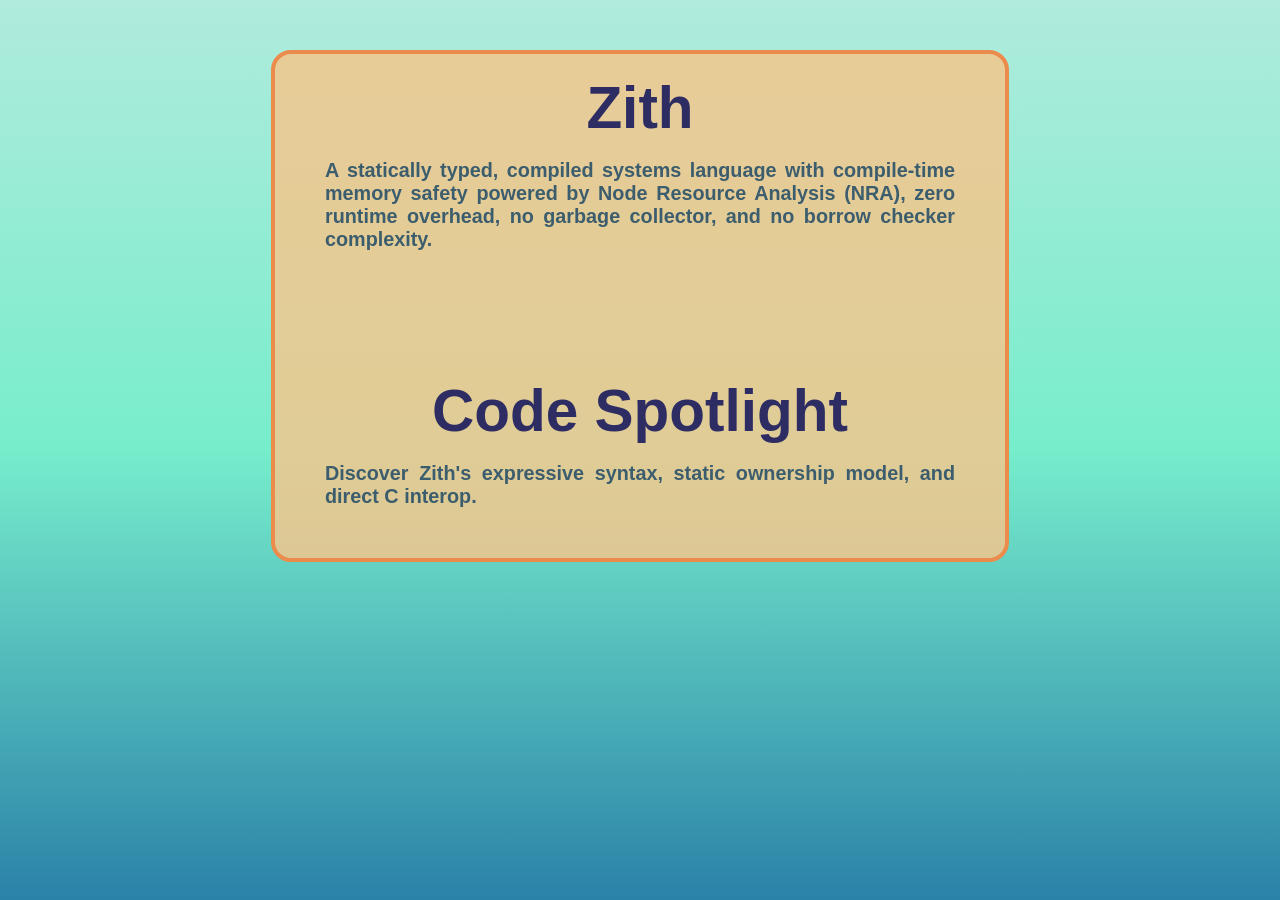
==== pages/index.html @ fa552532 "a" ====
<!DOCTYPE html>
<html lang="en">
<head>
    <meta charset="UTF-8">
    <title>Zith</title>
    <link rel="stylesheet" href="./css/base.css">
    <link rel="stylesheet" href="./css/bubbles.css">
</head>
<body>
    <!-- include:header -->
    <div class="body">
        <div class="bodyBox">
            <h1>Zith</h1>
            <br>
            <p>A statically typed, compiled systems language with compile-time memory safety powered by Node Resource Analysis (NRA), zero runtime overhead, no garbage collector, and no borrow checker complexity.</p>
            <br><br><br><br><br><br><br>
            <h1>Code Spotlight</h1>
            <br>
            <p>Discover Zith's expressive syntax, static ownership model, and direct C interop.</p>
        </div>
    </div>
    <!-- include:footer -->
    <section class="sticky">
        <div class="bubbles">
            <div class="bubble"></div>
            <div class="bubble"></div>
            <div class="bubble"></div>
            <div class="bubble"></div>
            <div class="bubble"></div>
            <div class="bubble"></div>
            <div class="bubble"></div>
            <div class="bubble"></div>
            <div class="bubble"></div>
            <div class="bubble"></div>
        </div>
    </section>
</body>
</html>
---- pages/css/base.css ----
:root {
    --bg-color: #538ca7;
    --bg-color-2: #f3c78dd7;
    --bg-color-icon: #e9c083;
    --outline-color: #eb8c4c;
    --bg-color-topbar: #495d88;
    --bg-color-topbar-hover: #304777;
    --bg-color-footer: #282f42;
    --bg-color-footer-hover: #222630;
    --fg-color: #2192bb;
    --fg-color-2: #3c5d6d;
    --fg-color-topbar: #b9b9df;
    --fg-color-footer: #a9b2d6;
    --fg-color-highlight: #f06203;
    --fg-color-title: #2e2d63;
    --fg-color-topbar-hover: #ffbb00;
    --fg-color-footer-hover: #ffbb00;
    --bg-color-icon-hover: #83e2e9;
    --outline-color-hover: #4c8ceb;
}

* {
    margin: 0;
    padding: 0;
}

body {
    background: linear-gradient(0deg,rgba(42, 130, 168, 1) 0%, rgba(119, 237, 204, 1) 50%, rgba(176, 235, 221, 1) 100%);
    color: var(--fg-color);
    min-height: 100vh;
    display: flex;
    flex-direction: column;
    font-family: 'Franklin Gothic Medium', sans-serif;
    text-align: justify;
    font-weight: 800;
}

.body {
    display: flex;
    flex-direction: column;
    padding: 50px 0;
    justify-content: center;
    align-items: center;
}

.header {
    background-color: var(--bg-color-topbar);
    color: var(--fg-color-topbar);
    display: flex;
    flex-direction: row;

    align-items: center;
    justify-content: space-between;
}

.header a {
    color: var(--fg-color-topbar);
    text-decoration: none;
    border-radius: 10px;
    transition: 200ms;
}

.header a:hover {
    color: var(--fg-color-topbar-hover);
    background-color: var(--bg-color-topbar-hover);
}

.icon {
    margin: 0px 20px;
    display: flex;
    flex-direction: row;
    align-items: center;
    border: 4px solid var(--outline-color);
    border-radius: 10px;
    background-color: var(--bg-color-icon);
    transition: 200ms;
}

.icon:hover {
    cursor: pointer;
    background-color: var(--bg-color-icon-hover);
    border: 4px solid var(--outline-color-hover);
}

.icon img {
    width: 40px;
}

.icon a:hover {
    background-color: #ffffff00;
}

.barList {
    margin: 17px;
}

.barList * {
    padding: 10px;
}

.foot {
    margin-top: auto;
    background-color: var(--bg-color-footer);
    color: var(--fg-color-footer);
    display: flex;
    flex-direction: row;

    align-items: center;
    justify-content: space-between;
    padding: 5px 20px;
}

.foot * {
    margin: 5px;
}

.foot a {
    color: var(--fg-color-highlight);
    text-decoration: none;
    transition: 200ms;
}

.foot a:hover {
    color: var(--fg-color-footer-hover);
    background-color: var(--bg-color-footer-hover);
}

.bodyBox h1 {
    color: var(--fg-color-title);
    font-size: 6.5vh;
}

.bodyBox h2 {
    color: #252525;
    font-size: 3.7vh;
}

.bodyBox p {
    font-size: 2.2vh;
}

.bodyBox {
    background-color: var(--bg-color-2);
    color: var(--fg-color-2);
    max-width: 70vh;
    padding: 20px 50px;
    padding-bottom: 50px;
    border-radius: 20px;
    border: 4px solid var(--outline-color);
    display: flex;
    flex-direction: column;
    align-items: center;
}
---- pages/css/bubbles.css ----
.bubbles{
    position:absolute;
    width:100%;
    height: 100%;
    z-index:-1;
    overflow:hidden;
    top:0;
    left:0;
}
.bubble{
    position: absolute;
    bottom:-100px;
    width:40px;
    height: 40px;
    background:#adf5eb;
    border-radius:50%;
    opacity:0.5;
    animation: rise 10s infinite ease-in;
}
.bubble:nth-child(1){
  width:40px;
  height:40px;
  left:10%;
  animation-duration:8s;
}
.bubble:nth-child(2){
  width:20px;
  height:20px;
  left:20%;
  animation-duration:5s;
  animation-delay:1s;
}
.bubble:nth-child(3){
  width:50px;
  height:50px;
  left:35%;
  animation-duration:7s;
  animation-delay:2s;
}
.bubble:nth-child(4){
  width:80px;
  height:80px;
  left:50%;
  animation-duration:11s;
  animation-delay:0s;
}
.bubble:nth-child(5){
  width:35px;
  height:35px;
  left:55%;
  animation-duration:6s;
  animation-delay:1s;
}
.bubble:nth-child(6){
  width:45px;
  height:45px;
  left:65%;
  animation-duration:8s;
  animation-delay:3s;
}
.bubble:nth-child(7){
  width:90px;
  height:90px;
  left:70%;
  animation-duration:12s;
  animation-delay:2s;
}
.bubble:nth-child(8){
  width:25px;
  height:25px;
  left:80%;
  animation-duration:6s;
  animation-delay:2s;
}
.bubble:nth-child(9){
  width:15px;
  height:15px;
  left:70%;
  animation-duration:5s;
  animation-delay:1s;
}
.bubble:nth-child(10){
  width:90px;
  height:90px;
  left:25%;
  animation-duration:10s;
  animation-delay:4s;
}
@keyframes rise{
  0%{
    bottom:-100px;
    transform:translateX(0);
  }
  50%{
    transform:translate(100px);
  }
  100%{
    bottom:100vh;
    transform:translateX(-200px);
  }
}
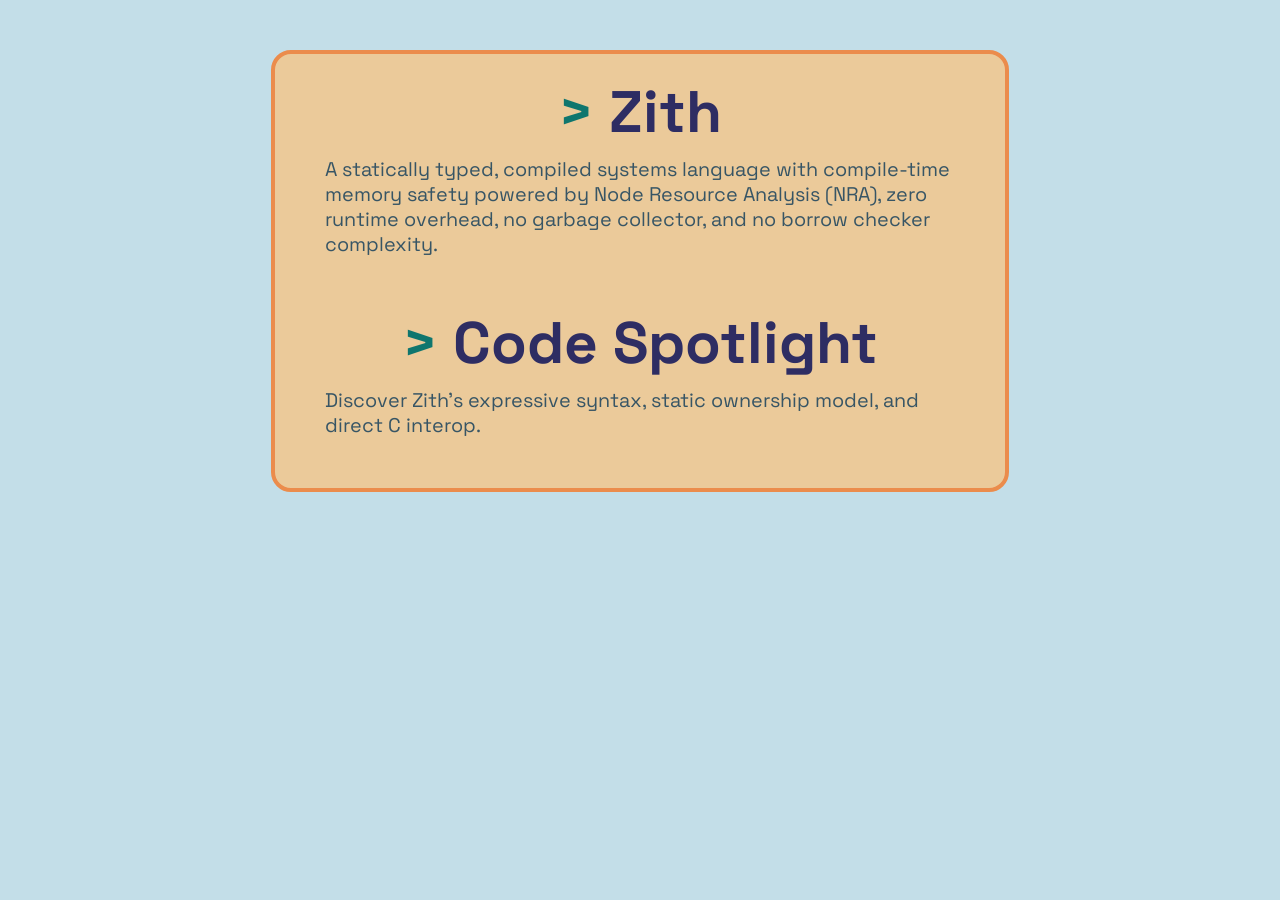
==== commit 24c647fb: "slc to feliz em fazer isto" ====
--- a/pages/index.html
+++ b/pages/index.html
@@ -1,25 +1,13 @@
 <!DOCTYPE html>
 <html lang="en">
 <head>
+    <meta name="viewport">
     <meta charset="UTF-8">
     <title>Zith</title>
     <link rel="stylesheet" href="./css/base.css">
     <link rel="stylesheet" href="./css/bubbles.css">
 </head>
 <body>
-    <!-- include:header -->
-    <div class="body">
-        <div class="bodyBox">
-            <h1>Zith</h1>
-            <br>
-            <p>A statically typed, compiled systems language with compile-time memory safety powered by Node Resource Analysis (NRA), zero runtime overhead, no garbage collector, and no borrow checker complexity.</p>
-            <br><br><br><br><br><br><br>
-            <h1>Code Spotlight</h1>
-            <br>
-            <p>Discover Zith's expressive syntax, static ownership model, and direct C interop.</p>
-        </div>
-    </div>
-    <!-- include:footer -->
     <section class="sticky">
         <div class="bubbles">
             <div class="bubble"></div>
@@ -32,7 +20,22 @@
             <div class="bubble"></div>
             <div class="bubble"></div>
             <div class="bubble"></div>
+            <div class="bubble"></div>
+            <div class="bubble"></div>
+            <div class="bubble"></div>
+            <div class="bubble"></div>
         </div>
     </section>
+    <!-- include:header -->
+    <div class="body">
+        <div class="bodyBox">
+            <h1>Zith</h1>
+            <p>A statically typed, compiled systems language with compile-time memory safety powered by Node Resource Analysis (NRA), zero runtime overhead, no garbage collector, and no borrow checker complexity.</p>
+            <h1>Code Spotlight</h1>
+            <p>Discover Zith's expressive syntax, static ownership model, and direct C interop.</p>
+        </div>
+    </div>
+    <!-- include:footer -->
+    
 </body>
 </html>
--- a/pages/css/base.css
+++ b/pages/css/base.css
@@ -1,22 +1,79 @@
+/*==================
+FONTES (self-hosted, OFL)
+Space Grotesk = UI | Fira Code = codigo
+===================*/
+
+@font-face {
+    font-family: "Space Grotesk";
+    font-style: normal;
+    font-weight: 300 700;
+    font-display: swap;
+    src: url("../media/fonts/space-grotesk-latin.woff2") format("woff2");
+    unicode-range: U+0000-00FF, U+0131, U+0152-0153, U+02BB-02BC, U+02C6, U+02DA, U+02DC, U+0304, U+0308, U+0329, U+2000-206F, U+20AC, U+2122, U+2191, U+2193, U+2212, U+2215, U+FEFF, U+FFFD;
+}
+
+@font-face {
+    font-family: "Space Grotesk";
+    font-style: normal;
+    font-weight: 300 700;
+    font-display: swap;
+    src: url("../media/fonts/space-grotesk-latin-ext.woff2") format("woff2");
+    unicode-range: U+0100-02BA, U+02BD-02C5, U+02C7-02CC, U+02CE-02D7, U+02DD-02FF, U+0304, U+0308, U+0329, U+1D00-1DBF, U+1E00-1E9F, U+1EF2-1EFF, U+2020, U+20A0-20AB, U+20AD-20C4, U+2113, U+2C60-2C7F, U+A720-A7FF;
+}
+
+@font-face {
+    font-family: "Fira Code";
+    font-style: normal;
+    font-weight: 400;
+    font-display: swap;
+    src: url("../media/fonts/fira-code-latin.woff2") format("woff2");
+    unicode-range: U+0000-00FF, U+0131, U+0152-0153, U+02BB-02BC, U+02C6, U+02DA, U+02DC, U+0304, U+0308, U+0329, U+2000-206F, U+20AC, U+2122, U+2191, U+2193, U+2212, U+2215, U+FEFF, U+FFFD;
+}
+
+@font-face {
+    font-family: "Fira Code";
+    font-style: normal;
+    font-weight: 400;
+    font-display: swap;
+    src: url("../media/fonts/fira-code-latin-ext.woff2") format("woff2");
+    unicode-range: U+0100-02BA, U+02BD-02C5, U+02C7-02CC, U+02CE-02D7, U+02DD-02FF, U+0304, U+0308, U+0329, U+1D00-1DBF, U+1E00-1E9F, U+1EF2-1EFF, U+2020, U+20A0-20AB, U+20AD-20C4, U+2113, U+2C60-2C7F, U+A720-A7FF;
+}
+
 :root {
-    --bg-color: #538ca7;
-    --bg-color-2: #f3c78dd7;
-    --bg-color-icon: #e9c083;
-    --outline-color: #eb8c4c;
-    --bg-color-topbar: #495d88;
-    --bg-color-topbar-hover: #304777;
-    --bg-color-footer: #282f42;
-    --bg-color-footer-hover: #222630;
-    --fg-color: #2192bb;
-    --fg-color-2: #3c5d6d;
-    --fg-color-topbar: #b9b9df;
-    --fg-color-footer: #a9b2d6;
-    --fg-color-highlight: #f06203;
-    --fg-color-title: #2e2d63;
-    --fg-color-topbar-hover: #ffbb00;
-    --fg-color-footer-hover: #ffbb00;
-    --bg-color-icon-hover: #83e2e9;
-    --outline-color-hover: #4c8ceb;
+    /* Fundos */
+    --bg:             #c3dee8;
+    --surface:        #f3c78dda;
+    --icon-bg:        #e9c083;
+    --icon-bg-hover:  #83e2e9;
+    --bubble-color:   #e91d1d;
+
+    /* Texto */
+    --text:           #1d3a52;
+    --text-muted:     #375565;  /* passava 4.49:1 sobre --surface (AA-); escurecido */
+    --title:          #2e2d63;
+    --text-header:    #d8d8ef;
+    --text-footer:    #a9b2d6;
+
+    /* Acento */
+    --accent:         #12657f;
+    --accent-hover:   #0f766e;  /* a testar */
+    --accent-amber:   #ffbb00;
+    --footer-link:    #ff8f45;
+    --brand:          #f06203;
+
+    /* Cromo */
+    --header-bg:       #495d88;
+    --header-bg-hover: #304777;
+    --footer-bg:       #282f42;
+    --footer-bg-hover: #222630;
+
+    /* Bordas */
+    --border:         #eb8c4c;
+    --border-hover:   #4c8ceb;
+
+    /* Tipografia */
+    --font-ui:   "Space Grotesk", system-ui, sans-serif;
+    --font-mono: "Fira Code", "Cascadia Code", monospace;
 }
 
 * {
@@ -25,14 +82,21 @@
 }
 
 body {
-    background: linear-gradient(0deg,rgba(42, 130, 168, 1) 0%, rgba(119, 237, 204, 1) 50%, rgba(176, 235, 221, 1) 100%);
-    color: var(--fg-color);
+    background-color: var(--bg);
+    color: var(--text);
     min-height: 100vh;
     display: flex;
     flex-direction: column;
-    font-family: 'Franklin Gothic Medium', sans-serif;
-    text-align: justify;
-    font-weight: 800;
+    font-family: var(--font-ui);
+    font-weight: 400;
+    text-align: left;
+}
+
+code,
+pre,
+kbd,
+samp {
+    font-family: var(--font-mono);
 }
 
 .body {
@@ -44,66 +108,82 @@
 }
 
 .header {
-    background-color: var(--bg-color-topbar);
-    color: var(--fg-color-topbar);
+    background-color: var(--header-bg);
+    color: var(--text-header);
     display: flex;
     flex-direction: row;
+    flex-wrap: wrap;
 
     align-items: center;
     justify-content: space-between;
 }
 
 .header a {
-    color: var(--fg-color-topbar);
+    color: var(--text-header);
     text-decoration: none;
     border-radius: 10px;
     transition: 200ms;
 }
 
 .header a:hover {
-    color: var(--fg-color-topbar-hover);
-    background-color: var(--bg-color-topbar-hover);
+    color: var(--accent-amber);
+    background-color: var(--header-bg-hover);
 }
 
 .icon {
-    margin: 0px 20px;
+    margin: 0px 10px;
     display: flex;
     flex-direction: row;
     align-items: center;
-    border: 4px solid var(--outline-color);
+    justify-content: center;
+    /*border: 4px solid var(--border);*/
     border-radius: 10px;
-    background-color: var(--bg-color-icon);
+    /*background-color: var(--icon-bg);*/
+    width:  48px;
+    height: 48px;
     transition: 200ms;
 }
 
 .icon:hover {
     cursor: pointer;
-    background-color: var(--bg-color-icon-hover);
-    border: 4px solid var(--outline-color-hover);
+    background-color: var(--header-bg-hover);
+    /*background-color: var(--icon-bg-hover);
+    /*border: 4px solid var(--border-hover);*/
 }
 
 .icon img {
-    width: 40px;
+    display: block;  /* tira o espaco de baseline das imagens inline */
 }
 
 .icon a:hover {
-    background-color: #ffffff00;
+    background-color: transparent;
 }
 
 .barList {
-    margin: 17px;
-}
-
-.barList * {
-    padding: 10px;
+    display: flex;
+    justify-content: center;
+    flex-wrap: wrap;
+    margin: 12px;
+}
+.barList a{
+    padding: 8px 10px;
+}
+
+@media (max-width: 640px) {
+      .foot {
+          flex-direction: column;
+          align-items: center;
+          gap: 8px;
+      }
 }
 
 .foot {
     margin-top: auto;
-    background-color: var(--bg-color-footer);
-    color: var(--fg-color-footer);
+    background-color: var(--footer-bg);
+    color: var(--text-footer);
     display: flex;
     flex-direction: row;
+    flex-wrap: wrap;
 
     align-items: center;
     justify-content: space-between;
@@ -115,23 +195,24 @@
 }
 
 .foot a {
-    color: var(--fg-color-highlight);
+    color: var(--footer-link);
     text-decoration: none;
+    border-radius: 10px;
     transition: 200ms;
 }
 
 .foot a:hover {
-    color: var(--fg-color-footer-hover);
-    background-color: var(--bg-color-footer-hover);
+    color: var(--accent-amber);
+    background-color: var(--footer-bg-hover);
 }
 
 .bodyBox h1 {
-    color: var(--fg-color-title);
+    color: var(--title);
     font-size: 6.5vh;
 }
 
 .bodyBox h2 {
-    color: #252525;
+    color: var(--title);
     font-size: 3.7vh;
 }
 
@@ -140,14 +221,24 @@
 }
 
 .bodyBox {
-    background-color: var(--bg-color-2);
-    color: var(--fg-color-2);
+    background-color: var(--surface);
+    color: var(--text-muted);
     max-width: 70vh;
     padding: 20px 50px;
     padding-bottom: 50px;
     border-radius: 20px;
-    border: 4px solid var(--outline-color);
+    border: 4px solid var(--border);
     display: flex;
     flex-direction: column;
     align-items: center;
-}+    gap: 0rem;
+}
+
+  .bodyBox h1 + p { margin-top: 0.5rem; }   /* h1 seguido de p: apertado */
+  .bodyBox p + h1 { margin-top: 3rem; }     /* p seguido de h1: largo */
+
+
+.bodyBox h1::before{
+    content: "> ";
+    color: var(--accent-hover);
+}
--- a/pages/css/bubbles.css
+++ b/pages/css/bubbles.css
@@ -12,7 +12,7 @@
     bottom:-100px;
     width:40px;
     height: 40px;
-    background:#adf5eb;
+    background: var(--bubble-color);
     border-radius:50%;
     opacity:0.5;
     animation: rise 10s infinite ease-in;
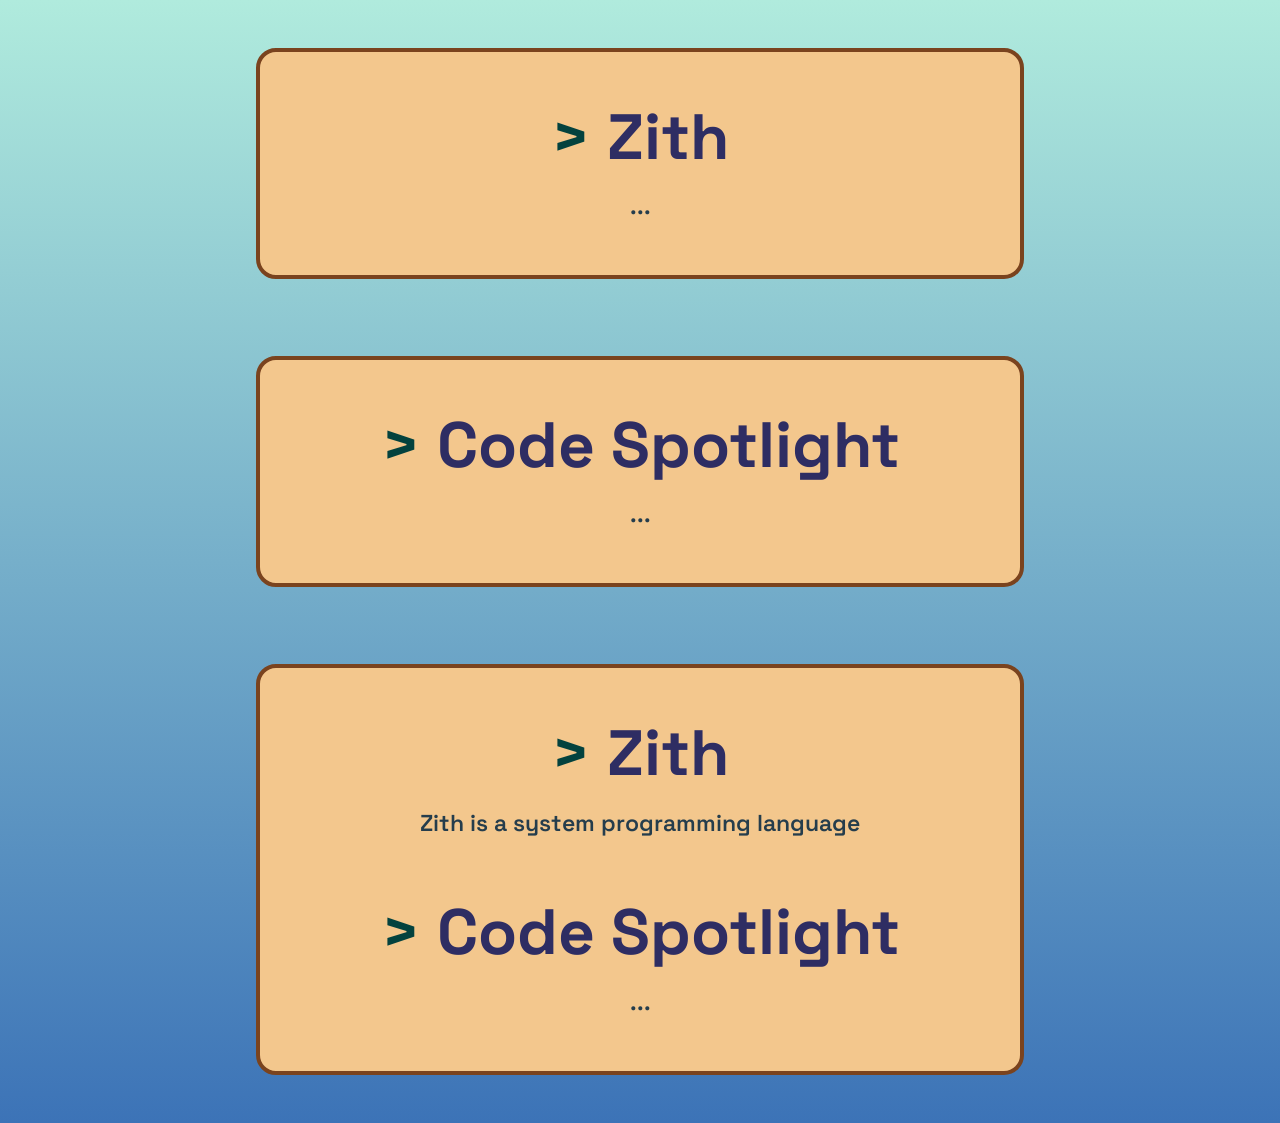
==== commit 1a4eb43f: "Merge pull request #1 from GalaxyHaze/review merge with Review" ====
--- a/pages/index.html
+++ b/pages/index.html
@@ -1,41 +1,44 @@
 <!DOCTYPE html>
 <html lang="en">
+
 <head>
-    <meta name="viewport">
+    <meta name="viewport" content="width=device-width, initial-scale=1">
     <meta charset="UTF-8">
     <title>Zith</title>
+    <link rel="stylesheet" href="./css/fonts.css">
+    <link rel="stylesheet" href="./css/tokens.css">
     <link rel="stylesheet" href="./css/base.css">
+    <link rel="stylesheet" href="./css/header.css">
+    <link rel="stylesheet" href="./css/footer.css">
+    <link rel="stylesheet" href="./css/body-box.css">
     <link rel="stylesheet" href="./css/bubbles.css">
+    <script defer src="./js/bubbles.js"></script>
 </head>
+
 <body>
-    <section class="sticky">
-        <div class="bubbles">
-            <div class="bubble"></div>
-            <div class="bubble"></div>
-            <div class="bubble"></div>
-            <div class="bubble"></div>
-            <div class="bubble"></div>
-            <div class="bubble"></div>
-            <div class="bubble"></div>
-            <div class="bubble"></div>
-            <div class="bubble"></div>
-            <div class="bubble"></div>
-            <div class="bubble"></div>
-            <div class="bubble"></div>
-            <div class="bubble"></div>
-            <div class="bubble"></div>
-        </div>
-    </section>
+    <!-- include:bubbles min-size="70" max-size="240" min-duration="3" max-duration="5" -->
     <!-- include:header -->
     <div class="body">
-        <div class="bodyBox">
+        <section class="bodyBox">
             <h1>Zith</h1>
-            <p>A statically typed, compiled systems language with compile-time memory safety powered by Node Resource Analysis (NRA), zero runtime overhead, no garbage collector, and no borrow checker complexity.</p>
+            <p>...</p>
+        </section>
+
+        <section class="bodyBox">
             <h1>Code Spotlight</h1>
-            <p>Discover Zith's expressive syntax, static ownership model, and direct C interop.</p>
-        </div>
+            <p>...</p>
+        </section>
+        <section class="bodyBox">
+            <h1>Zith</h1>
+            <p>Zith is a system programming language</p>
+            <h1>Code Spotlight</h1>
+            <p>...</p>
+        </section>
     </div>
+
+
     <!-- include:footer -->
-    
+
 </body>
+
 </html>
--- a/pages/css/fonts.css
+++ b/pages/css/fonts.css
@@ -0,0 +1,35 @@
+@font-face {
+    font-family: "Space Grotesk";
+    font-style: normal;
+    font-weight: 300 700;
+    font-display: swap;
+    src: url("../media/fonts/space-grotesk-latin.woff2") format("woff2");
+    unicode-range: U+0000-00FF, U+0131, U+0152-0153, U+02BB-02BC, U+02C6, U+02DA, U+02DC, U+0304, U+0308, U+0329, U+2000-206F, U+20AC, U+2122, U+2191, U+2193, U+2212, U+2215, U+FEFF, U+FFFD;
+}
+
+@font-face {
+    font-family: "Space Grotesk";
+    font-style: normal;
+    font-weight: 300 700;
+    font-display: swap;
+    src: url("../media/fonts/space-grotesk-latin-ext.woff2") format("woff2");
+    unicode-range: U+0100-02BA, U+02BD-02C5, U+02C7-02CC, U+02CE-02D7, U+02DD-02FF, U+0304, U+0308, U+0329, U+1D00-1DBF, U+1E00-1E9F, U+1EF2-1EFF, U+2020, U+20A0-20AB, U+20AD-20C4, U+2113, U+2C60-2C7F, U+A720-A7FF;
+}
+
+@font-face {
+    font-family: "Fira Code";
+    font-style: normal;
+    font-weight: 400;
+    font-display: swap;
+    src: url("../media/fonts/fira-code-latin.woff2") format("woff2");
+    unicode-range: U+0000-00FF, U+0131, U+0152-0153, U+02BB-02BC, U+02C6, U+02DA, U+02DC, U+0304, U+0308, U+0329, U+2000-206F, U+20AC, U+2122, U+2191, U+2193, U+2212, U+2215, U+FEFF, U+FFFD;
+}
+
+@font-face {
+    font-family: "Fira Code";
+    font-style: normal;
+    font-weight: 400;
+    font-display: swap;
+    src: url("../media/fonts/fira-code-latin-ext.woff2") format("woff2");
+    unicode-range: U+0100-02BA, U+02BD-02C5, U+02C7-02CC, U+02CE-02D7, U+02DD-02FF, U+0304, U+0308, U+0329, U+1D00-1DBF, U+1E00-1E9F, U+1EF2-1EFF, U+2020, U+20A0-20AB, U+20AD-20C4, U+2113, U+2C60-2C7F, U+A720-A7FF;
+}
--- a/pages/css/tokens.css
+++ b/pages/css/tokens.css
@@ -0,0 +1,28 @@
+:root {
+    --fg-up: #b0ebdd;
+    --fg-down: #3c73b7;
+    --surface: #f3c78d;
+
+    --bubble-color: #52e3d2;
+    --bubble-outline: #ffff;
+    --bubble-inside: #fff;
+
+    --text: #1d3a52;
+    --text-muted: #253d4c;
+    --title: #2e2d63;
+    --text-header: #f3f4ff;
+    --text-footer: #c7cce0;
+
+    --accent-hover: #03423e;
+    --accent-amber: #ffbb00;
+    --footer-link: #ffbe80;
+
+    --header-bg: #34466f;
+    --header-bg-hover: #202f52;
+    --footer-bg: #282f42;
+    --footer-bg-hover: #222630;
+    --border: #7a431e;
+
+    --font-ui: "Space Grotesk", system-ui, sans-serif;
+    --font-mono: "Fira Code", "Cascadia Code", monospace;
+}
--- a/pages/css/base.css
+++ b/pages/css/base.css
@@ -1,92 +1,19 @@
-/*==================
-FONTES (self-hosted, OFL)
-Space Grotesk = UI | Fira Code = codigo
-===================*/
-
-@font-face {
-    font-family: "Space Grotesk";
-    font-style: normal;
-    font-weight: 300 700;
-    font-display: swap;
-    src: url("../media/fonts/space-grotesk-latin.woff2") format("woff2");
-    unicode-range: U+0000-00FF, U+0131, U+0152-0153, U+02BB-02BC, U+02C6, U+02DA, U+02DC, U+0304, U+0308, U+0329, U+2000-206F, U+20AC, U+2122, U+2191, U+2193, U+2212, U+2215, U+FEFF, U+FFFD;
-}
-
-@font-face {
-    font-family: "Space Grotesk";
-    font-style: normal;
-    font-weight: 300 700;
-    font-display: swap;
-    src: url("../media/fonts/space-grotesk-latin-ext.woff2") format("woff2");
-    unicode-range: U+0100-02BA, U+02BD-02C5, U+02C7-02CC, U+02CE-02D7, U+02DD-02FF, U+0304, U+0308, U+0329, U+1D00-1DBF, U+1E00-1E9F, U+1EF2-1EFF, U+2020, U+20A0-20AB, U+20AD-20C4, U+2113, U+2C60-2C7F, U+A720-A7FF;
-}
-
-@font-face {
-    font-family: "Fira Code";
-    font-style: normal;
-    font-weight: 400;
-    font-display: swap;
-    src: url("../media/fonts/fira-code-latin.woff2") format("woff2");
-    unicode-range: U+0000-00FF, U+0131, U+0152-0153, U+02BB-02BC, U+02C6, U+02DA, U+02DC, U+0304, U+0308, U+0329, U+2000-206F, U+20AC, U+2122, U+2191, U+2193, U+2212, U+2215, U+FEFF, U+FFFD;
-}
-
-@font-face {
-    font-family: "Fira Code";
-    font-style: normal;
-    font-weight: 400;
-    font-display: swap;
-    src: url("../media/fonts/fira-code-latin-ext.woff2") format("woff2");
-    unicode-range: U+0100-02BA, U+02BD-02C5, U+02C7-02CC, U+02CE-02D7, U+02DD-02FF, U+0304, U+0308, U+0329, U+1D00-1DBF, U+1E00-1E9F, U+1EF2-1EFF, U+2020, U+20A0-20AB, U+20AD-20C4, U+2113, U+2C60-2C7F, U+A720-A7FF;
-}
-
-:root {
-    /* Fundos */
-    --bg:             #c3dee8;
-    --surface:        #f3c78dda;
-    --icon-bg:        #e9c083;
-    --icon-bg-hover:  #83e2e9;
-    --bubble-color:   #e91d1d;
-
-    /* Texto */
-    --text:           #1d3a52;
-    --text-muted:     #375565;  /* passava 4.49:1 sobre --surface (AA-); escurecido */
-    --title:          #2e2d63;
-    --text-header:    #d8d8ef;
-    --text-footer:    #a9b2d6;
-
-    /* Acento */
-    --accent:         #12657f;
-    --accent-hover:   #0f766e;  /* a testar */
-    --accent-amber:   #ffbb00;
-    --footer-link:    #ff8f45;
-    --brand:          #f06203;
-
-    /* Cromo */
-    --header-bg:       #495d88;
-    --header-bg-hover: #304777;
-    --footer-bg:       #282f42;
-    --footer-bg-hover: #222630;
-
-    /* Bordas */
-    --border:         #eb8c4c;
-    --border-hover:   #4c8ceb;
-
-    /* Tipografia */
-    --font-ui:   "Space Grotesk", system-ui, sans-serif;
-    --font-mono: "Fira Code", "Cascadia Code", monospace;
-}
-
-* {
+*,
+*::before,
+*::after {
+    box-sizing: border-box;
     margin: 0;
     padding: 0;
 }
 
 body {
-    background-color: var(--bg);
-    color: var(--text);
     min-height: 100vh;
+    min-height: 100svh;
     display: flex;
     flex-direction: column;
+    background-color: var(--fg-down);
+    background-image: linear-gradient(0deg, var(--fg-down), var(--fg-up));
+    color: var(--text);
     font-family: var(--font-ui);
     font-weight: 400;
     text-align: left;
@@ -99,146 +26,13 @@
     font-family: var(--font-mono);
 }
 
-.body {
-    display: flex;
-    flex-direction: column;
-    padding: 50px 0;
-    justify-content: center;
-    align-items: center;
-}
-
-.header {
-    background-color: var(--header-bg);
-    color: var(--text-header);
-    display: flex;
-    flex-direction: row;
-    flex-wrap: wrap;
-
-    align-items: center;
-    justify-content: space-between;
-}
-
-.header a {
-    color: var(--text-header);
-    text-decoration: none;
-    border-radius: 10px;
-    transition: 200ms;
-}
-
-.header a:hover {
-    color: var(--accent-amber);
-    background-color: var(--header-bg-hover);
-}
-
-.icon {
-    margin: 0px 10px;
-    display: flex;
-    flex-direction: row;
-    align-items: center;
-    justify-content: center;
-    /*border: 4px solid var(--border);*/
-    border-radius: 10px;
-    /*background-color: var(--icon-bg);*/
-    width:  48px;
-    height: 48px;
-    transition: 200ms;
-}
-
-.icon:hover {
-    cursor: pointer;
-    background-color: var(--header-bg-hover);
-    /*background-color: var(--icon-bg-hover);
-    /*border: 4px solid var(--border-hover);*/
-}
-
-.icon img {
-    display: block;  /* tira o espaco de baseline das imagens inline */
-}
-
-.icon a:hover {
-    background-color: transparent;
-}
-
 .barList {
     display: flex;
     justify-content: center;
     flex-wrap: wrap;
-    margin: 12px;
-}
-.barList a{
-    padding: 8px 10px;
+    margin: 0.75rem;
 }
 
-@media (max-width: 640px) {
-      .foot {
-          flex-direction: column;
-          align-items: center;
-          gap: 8px;
-      }
+.barList a {
+    padding: 0.5rem 0.625rem;
 }
-
-.foot {
-    margin-top: auto;
-    background-color: var(--footer-bg);
-    color: var(--text-footer);
-    display: flex;
-    flex-direction: row;
-    flex-wrap: wrap;
-
-    align-items: center;
-    justify-content: space-between;
-    padding: 5px 20px;
-}
-
-.foot * {
-    margin: 5px;
-}
-
-.foot a {
-    color: var(--footer-link);
-    text-decoration: none;
-    border-radius: 10px;
-    transition: 200ms;
-}
-
-.foot a:hover {
-    color: var(--accent-amber);
-    background-color: var(--footer-bg-hover);
-}
-
-.bodyBox h1 {
-    color: var(--title);
-    font-size: 6.5vh;
-}
-
-.bodyBox h2 {
-    color: var(--title);
-    font-size: 3.7vh;
-}
-
-.bodyBox p {
-    font-size: 2.2vh;
-}
-
-.bodyBox {
-    background-color: var(--surface);
-    color: var(--text-muted);
-    max-width: 70vh;
-    padding: 20px 50px;
-    padding-bottom: 50px;
-    border-radius: 20px;
-    border: 4px solid var(--border);
-    display: flex;
-    flex-direction: column;
-    align-items: center;
-    gap: 0rem;
-}
-
-  .bodyBox h1 + p { margin-top: 0.5rem; }   /* h1 seguido de p: apertado */
-  .bodyBox p + h1 { margin-top: 3rem; }     /* p seguido de h1: largo */
-
-
-.bodyBox h1::before{
-    content: "> ";
-    color: var(--accent-hover);
-}
--- a/pages/css/header.css
+++ b/pages/css/header.css
@@ -0,0 +1,49 @@
+.header {
+    display: flex;
+    flex-direction: row;
+    flex-wrap: wrap;
+    align-items: center;
+    justify-content: space-between;
+    background-color: var(--header-bg);
+    color: var(--text-header);
+}
+
+.header a {
+    border-radius: 0.625rem;
+    color: var(--text-header);
+    text-decoration: none;
+    transition: color 200ms, background-color 200ms;
+}
+
+.header a:hover {
+    background-color: var(--header-bg-hover);
+    color: var(--accent-amber);
+}
+
+.header a:focus-visible {
+    outline: 3px solid currentColor;
+    outline-offset: 3px;
+}
+
+.icon {
+    display: flex;
+    align-items: center;
+    justify-content: center;
+    width: 3rem;
+    height: 3rem;
+    margin-inline: 0.625rem;
+    border-radius: 0.625rem;
+    transition: background-color 200ms;
+}
+
+.icon:hover {
+    background-color: var(--header-bg-hover);
+}
+
+.icon img {
+    display: block;
+}
+
+.icon a:hover {
+    background-color: transparent;
+}
--- a/pages/css/footer.css
+++ b/pages/css/footer.css
@@ -0,0 +1,40 @@
+.foot {
+    display: flex;
+    flex-direction: row;
+    flex-wrap: wrap;
+    align-items: center;
+    justify-content: space-between;
+    margin-top: auto;
+    padding: 0.3125rem 1.25rem;
+    background-color: var(--footer-bg);
+    color: var(--text-footer);
+}
+
+.foot > * {
+    margin: 0.3125rem;
+}
+
+.foot a {
+    border-radius: 0.625rem;
+    color: var(--footer-link);
+    text-decoration: none;
+    transition: color 200ms, background-color 200ms;
+}
+
+.foot a:hover {
+    background-color: var(--footer-bg-hover);
+    color: var(--accent-amber);
+}
+
+.foot a:focus-visible {
+    outline: 3px solid currentColor;
+    outline-offset: 3px;
+}
+
+@media (max-width: 640px) {
+    .foot {
+        flex-direction: column;
+        align-items: center;
+        gap: 0.5rem;
+    }
+}
--- a/pages/css/body-box.css
+++ b/pages/css/body-box.css
@@ -0,0 +1,53 @@
+.body {
+    display: flex;
+    flex-direction: column;
+    align-items: center;
+    justify-content: center;
+    gap: clamp(2rem, 6vw, 6rem);
+    padding: 3rem 1rem;
+}
+
+.bodyBox {
+    display: flex;
+    flex-direction: column;
+    align-items: center;
+    gap: 0.5rem;
+    width: 100%;
+    max-width: 48rem;
+    padding: clamp(1.25rem, 4vw, 3.125rem);
+    border: 4px solid var(--border);
+    border-radius: 1.25rem;
+    background-color: var(--surface);
+    color: var(--text-muted);
+}
+
+.bodyBox h1 {
+    color: var(--title);
+    font-size: clamp(2.25rem, 5vw, 4.25rem);
+    line-height: 1.1;
+}
+
+.bodyBox h2 {
+    color: var(--title);
+    font-size: clamp(1.75rem, 3vw, 2.5rem);
+    line-height: 1.2;
+}
+
+.bodyBox p {
+    font-size: clamp(1rem, 1.8vw, 1.8rem);
+    font-weight: 600;
+    line-height: 1.6;
+}
+
+.bodyBox h1 + p {
+    margin-top: 0.5rem;
+}
+
+.bodyBox p + h1 {
+    margin-top: 3rem;
+}
+
+.bodyBox h1::before {
+    color: var(--accent-hover);
+    content: "> ";
+}
--- a/pages/css/bubbles.css
+++ b/pages/css/bubbles.css
@@ -1,101 +1,54 @@
-.bubbles{
-    position:absolute;
-    width:100%;
-    height: 100%;
-    z-index:-1;
-    overflow:hidden;
-    top:0;
-    left:0;
+.bubbles {
+    position: fixed;
+    z-index: -1;
+    inset: 0;
+    overflow: hidden;
+    pointer-events: none;
 }
-.bubble{
+
+.bubble {
     position: absolute;
-    bottom:-100px;
-    width:40px;
-    height: 40px;
-    background: var(--bubble-color);
-    border-radius:50%;
-    opacity:0.5;
-    animation: rise 10s infinite ease-in;
+    bottom: -120px;
+    left: var(--bubble-left);
+    width: var(--bubble-size);
+    height: var(--bubble-size);
+    border-radius: 50%;
+    background: radial-gradient(
+          circle at 30% 25%,
+          rgb(255 255 255 / 0.8) 0%,
+          rgb(255 255 255 / 0.2) 18%,
+          var(--bubble-color) 65%,
+          #2da973 100%
+      );
+
+    /*background: 50% 50% radial-gradient(circle,rgba(255, 255, 255, 0.292) 0%, rgba(119, 237, 203, 0.635) 50%, rgba(46, 59, 105, 1) 100%);*/
+    opacity: 0.5;
+    animation: rise var(--bubble-duration) infinite ease-in;
+    animation-delay: var(--bubble-delay);
+    border: 2px solid #1d2b6b;
+
 }
-.bubble:nth-child(1){
-  width:40px;
-  height:40px;
-  left:10%;
-  animation-duration:8s;
+
+@keyframes rise {
+    from {
+        transform: translate(0, 0);
+    }
+
+    to {
+        transform: translate(-150px, calc(-100vh - 240px));
+    }
 }
-.bubble:nth-child(2){
-  width:20px;
-  height:20px;
-  left:20%;
-  animation-duration:5s;
-  animation-delay:1s;
+
+html[data-bubbles="js"] .bubble {
+    top: 0;
+    bottom: auto;
+    left: 0;
+    animation: none;
+    will-change: transform;
 }
-.bubble:nth-child(3){
-  width:50px;
-  height:50px;
-  left:35%;
-  animation-duration:7s;
-  animation-delay:2s;
+
+@media (prefers-reduced-motion: reduce) {
+    .bubbles {
+        display: none;
+    }
 }
-.bubble:nth-child(4){
-  width:80px;
-  height:80px;
-  left:50%;
-  animation-duration:11s;
-  animation-delay:0s;
-}
-.bubble:nth-child(5){
-  width:35px;
-  height:35px;
-  left:55%;
-  animation-duration:6s;
-  animation-delay:1s;
-}
-.bubble:nth-child(6){
-  width:45px;
-  height:45px;
-  left:65%;
-  animation-duration:8s;
-  animation-delay:3s;
-}
-.bubble:nth-child(7){
-  width:90px;
-  height:90px;
-  left:70%;
-  animation-duration:12s;
-  animation-delay:2s;
-}
-.bubble:nth-child(8){
-  width:25px;
-  height:25px;
-  left:80%;
-  animation-duration:6s;
-  animation-delay:2s;
-}
-.bubble:nth-child(9){
-  width:15px;
-  height:15px;
-  left:70%;
-  animation-duration:5s;
-  animation-delay:1s;
-}
-.bubble:nth-child(10){
-  width:90px;
-  height:90px;
-  left:25%;
-  animation-duration:10s;
-  animation-delay:4s;
-}
-@keyframes rise{
-  0%{
-    bottom:-100px;
-    transform:translateX(0);
-  }
-  50%{
-    transform:translate(100px);
-  }
-  100%{
-    bottom:100vh;
-    transform:translateX(-200px);
-  }
-}
